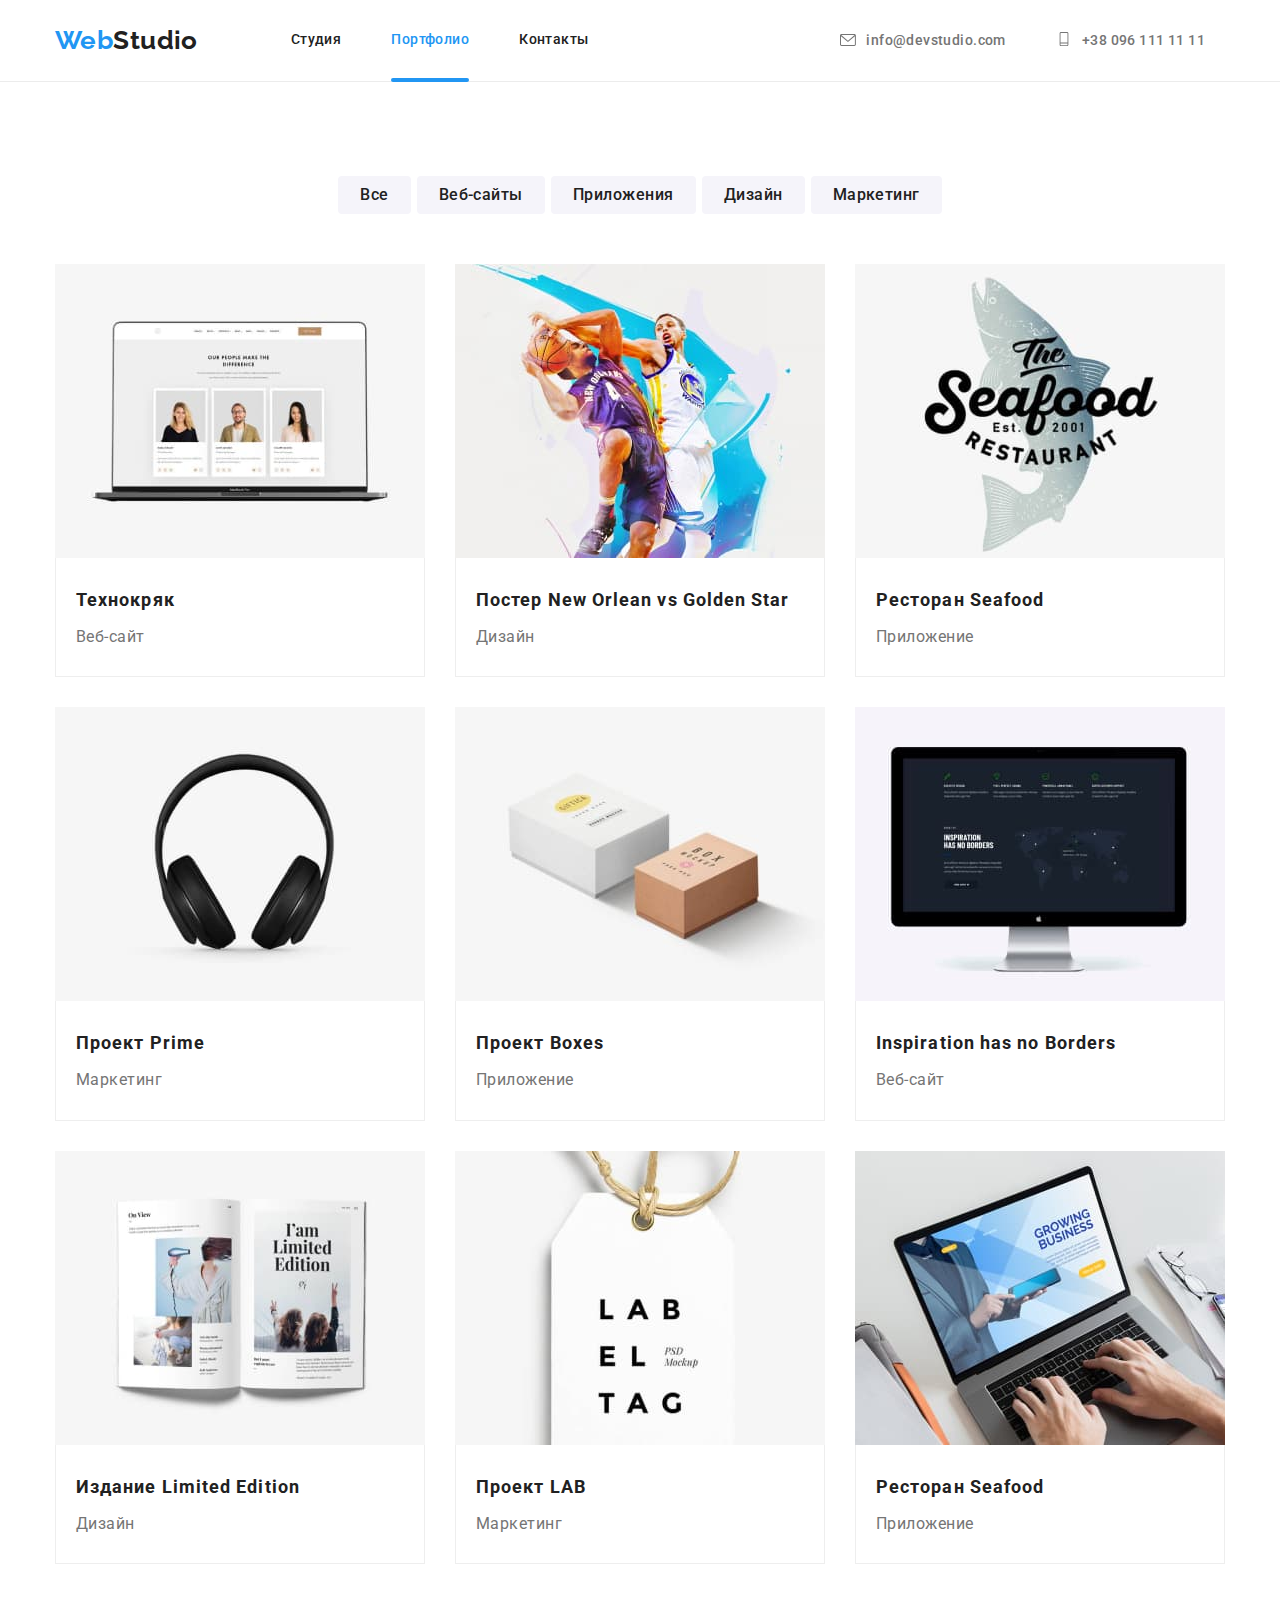
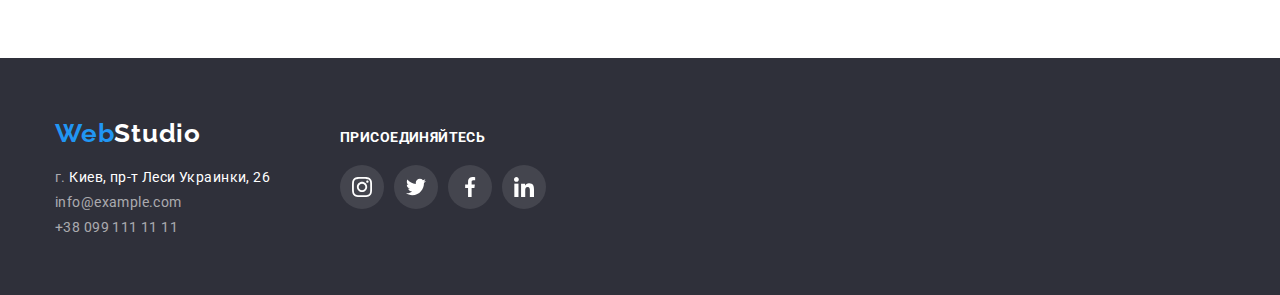
==== portfolio.html @ 48755efc "Add files via upload" ====
<!DOCTYPE html>
<html lang="ru">
<head>
    <meta charset="UTF-8">
    <meta http-equiv="X-UA-Compatible" content="IE=edge">
    <meta name="viewport" content="width=device-width, initial-scale=1.0">
    <title>portfolio</title>
        <!--нормализатор -->
    <link rel="stylesheet" href="https://cdnjs.cloudflare.com/ajax/libs/modern-normalize/1.0.0/modern-normalize.min.css" />

<!--fonts-->
    <link rel="preconnect" href="https://fonts.googleapis.com">
    <link rel="preconnect" href="https://fonts.gstatic.com" crossorigin>
    <link
        href="https://fonts.googleapis.com/css2?family=Raleway:wght@700&family=Roboto:ital,wght@0,100;0,400;0,500;0,700;0,900;1,100;1,300&display=swap"
        rel="stylesheet">
    <link rel="stylesheet" href="styles/styles.css">
    <!--link rel="stylesheet" href="styles/media.css"-->
</head>

<header>
    <div class="container header-nav">
    <nav class="links">
        <a class="logo" href="*">
            Web<span>Studio</span>
        </a>
        <ul>
            <li>
                <a  href="index.html">Студия</a>
            </li>
            <li>
                <a class="current" href="portfolio.html">Портфолио</a>
            </li>
            <li>
                <a href="">Контакты</a>
            </li>
        </ul>
    </nav>
        <ul class="contacts">
            <li>
                <a href="mailto:info@devstudio.com" class="mail">
                    <svg class="contacts-svg e-mail">
                        <use class="e-mail" href="images/icons.svg#e-mail" width="16px" height="12px"></use>
                    </svg>
                     info@devstudio.com</a>
            </li>
            <li>
                <a class="tel" href="tel:+380961111111">
                <svg class="contacts-svg phone">
                    <use class="phone" href="images/icons.svg#phone" width="16px" height="14px"> </use>
                </svg>
                +38 096 111 11 11</a>
            </li>
        </ul>
    </div>
</header>
<main class="section">
    <section class="btn-filter" >
        <div class="container">
            <h1 class="disappering_title">наши услуги</h1>
            <ul class="buttons">
                <li><button type="button" class="btn">Все</button></li>
                <li><button type="button" class="btn">Веб-сайты</button></li>
                <li><button type="button" class="btn">Приложения</button></li>
                <li><button type="button" class="btn">Дизайн</button></li>
                <li><button type="button" class="btn">Маркетинг</button></li>
            </ul>
        </div>
    </section>
    <section class="cards">
    <div class="container">
        <ul class="card-set">
        <li class="item">
            <a class="card">
                <div class="card-thmb"> 
                    <div class="card-action">
                        <p class="submenu">
                            Ресурс предлагает комплексные предложения 
                            с разным уровнем функционала и сервисов. 
                            Все это позволит посетителю 
                            получить исчерпывающие сведения
                            о компании или частном лице.
                        </p>
                        </div>
                    <img src="images/img3.1.jpg" alt="img3.1">
                </div>
                <div class="card-content">
                    <h2 class="card-head">Технокряк</h2>
                    <p class="card-text">Веб-сайт</p>
                </div>
            </a>
        </li>

        <li class="item">
            <a class="card">
                <div class="card-thmb"> 
                    <div class="card-action">
                        <p class="submenu">
                            Ресурс предлагает комплексные предложения 
                            с разным уровнем функционала и сервисов. 
                            Все это позволит посетителю 
                            получить исчерпывающие сведения
                            о компании или частном лице.
                        </p>
                    </div>
                    <img src="images/img3.2.jpg" alt="img3.2">
                </div>
                <div class="card-content">
                    <h2 class="card-head">Постер New Orlean vs Golden Star</h2>
                    <p class="card-text">Дизайн</p>
                </div>
            </a>
        </li>

        <li class="item">
            <a class="card">
                <div class="card-thmb"> 
                    <div class="card-action">
                        <p class="submenu">
                            Ресурс предлагает комплексные предложения 
                            с разным уровнем функционала и сервисов. 
                            Все это позволит посетителю 
                            получить исчерпывающие сведения
                            о компании или частном лице.
                        </p>
                    </div>
                    <img src="images/img3.3.jpg" alt="img3.3">
                </div>
                <div class="card-content">
                    <h2 class="card-head">Ресторан Seafood</h2>
                    <p class="card-text">Приложение</p>
                </div>
            </a>
        </li>

        <li class="item">
            <a class="card">
                <div class="card-thmb"> 
                    <div class="card-action">
                        <p class="submenu">
                            Ресурс предлагает комплексные предложения 
                            с разным уровнем функционала и сервисов. 
                            Все это позволит посетителю 
                            получить исчерпывающие сведения
                            о компании или частном лице.
                        </p>
                    </div>
                    <img src="images/img3.4.jpg" alt="img3.4">
                </div>
                <div class="card-content">
                    <h2 class="card-head">Проект Prime</h2>
                    <p class="card-text">Маркетинг</p>
                </div>
            </a>
        </li>

        <li class="item">
            <a class="card">
                <div class="card-thmb"> 
                    <div class="card-action">
                        <p class="submenu">
                            Ресурс предлагает комплексные предложения 
                            с разным уровнем функционала и сервисов. 
                            Все это позволит посетителю 
                            получить исчерпывающие сведения
                            о компании или частном лице.
                        </p>
                    </div>
                    <img src="images/img3.5.jpg" alt="img3.5">
                </div>
                <div class="card-content">
                    <h2 class="card-head">Проект Boxes</h2>
                    <p class="card-text">Приложение</p>
                </div>
            </a>
        </li>

        <li class="item">
            <a class="card">
                <div class="card-thmb"> 
                    <div class="card-action">
                        <p class="submenu">
                            Ресурс предлагает комплексные предложения 
                            с разным уровнем функционала и сервисов. 
                            Все это позволит посетителю 
                            получить исчерпывающие сведения
                            о компании или частном лице.
                        </p>
                    </div>
                    <img src="images/img3.6.jpg" alt="img3.6">
                </div>
                <div class="card-content">
                    <h2 class="card-head">Inspiration has no Borders</h2>
                    <p class="card-text">Веб-сайт</p>
                </div>
            </a>
        </li>

        <li class="item">
            <a class="card">
                <div class="card-thmb"> 
                    <div class="card-action">
                        <p class="submenu">
                            Ресурс предлагает комплексные предложения 
                            с разным уровнем функционала и сервисов. 
                            Все это позволит посетителю 
                            получить исчерпывающие сведения
                            о компании или частном лице.
                        </p>
                    </div>
                    <img src="images/img3.7.jpg" alt="img3.7">
                </div>
                <div class="card-content">
                    <h2 class="card-head">Издание Limited Edition</h2>
                    <p class="card-text">Дизайн</p>
                </div>
            </a>
        </li>

        <li class="item">
            <a class="card">
                <div class="card-thmb"> 
                    <div class="card-action">
                        <p class="submenu">
                            Ресурс предлагает комплексные предложения 
                            с разным уровнем функционала и сервисов. 
                            Все это позволит посетителю 
                            получить исчерпывающие сведения
                            о компании или частном лице.
                        </p>
                    </div>
                    <img src="images/img3.8.jpg" alt="img3.8">
                </div>
                <div class="card-content">
                    <h2 class="card-head">Проект LAB</h2>
                    <p class="card-text">Маркетинг</p>
                </div>
            </a>
        </li>

        <li class="item">
            <a class="card">
                <div class="card-thmb"> 
                    <div class="card-action">
                        <p class="submenu">
                            Ресурс предлагает комплексные предложения 
                            с разным уровнем функционала и сервисов. 
                            Все это позволит посетителю 
                            получить исчерпывающие сведения
                            о компании или частном лице.
                        </p>
                    </div>
                    <img src="images/img3.9.jpg" alt="img3.9">
                    </div>
                    <div class="card-content">
                        <h2 class="card-head">Ресторан Seafood</h2>
                        <p class="card-text">Приложение</p>
                    </div>
                </a>
            </li>
        </ul>
    </div>
</section>
</main>
<footer>

    <div class="container">
        <div>
        <a class="bottom_logo" href="">Web<span>Studio</span></a>
            <address>
                <ul>
                    <li><a href="google_maps">г. <span>Киев, пр-т Леси Украинки, 26</span></a></li>
                    <li><a href="mailto:info@example.com">info@example.com</a></li>
                    <li><a href="+380991111111">+38 099 111 11 11</a></li>
                </ul>
            </address>
        </div>
        <div class="social-networks-footer">
            <p>Присоединяйтесь</p>
            <ul>
                <li class="social-networks-item">
                    <a  href="https://instagram.com">
                        <svg class="social-networks__icon">
                            <use href="images/icons.svg#instagram" width="20px" height="20px" ></use>
                        </svg>
                    </a>
                </li>
                <li class="social-networks-item">
                    <a href="https://twitter.com">
                         <svg class="social-networks__icon">
                            <use href="images/icons.svg#twitter" width="20px" height="20px"></use>
                         </svg>
                     </a>
                 </li>
                 <li class="social-networks-item">
                    <a href="https://facebook.com">   
                        <svg class="social-networks__icon">
                            <use href="images/icons.svg#facebook" width="20px" height="20px"></use>
                        </svg>
                    </a>
                </li>
                <li class="social-networks-item">
                     <a href="https://linkedin.com">
                        <svg class="social-networks__icon">
                            <use href="images/icons.svg#linkedin" width="20px" height="20px"></use>
                        </svg>
                    </a>
                </li>
            </ul>
        </div>
    </div>
</footer>
</body>
</html>
---- styles/styles.css ----
/*css map
general rules
1 header
1.2 links
1.3 contacts
2. footer
2.1 footer addres 
2.2 footer social networks
3.index
3.1 block 1
3.2 our benefits
3.3 works
3.4 regular customer
4 portfolio
4.1 portfolio top buttoms
4.2 portfolio cards
4.3 images position*
4.4 card set
5. social-networks
...in progress...

*/

/*general rules*/
:root {
    --blue: #2196F3;
    --portfolio-bg-blue: rgba(33, 150, 243, 0.9);
    --white: #ffffff;
    --black-text: #212121;
    --gray-text: #757575;
    --bg-color: #2F303A; 
    --bg-color2: #F5F4FA;
    --footer-addres-color: rgba(255, 255, 255, 0.6);
    --card-set-gap: 30px;
    --hover-time: 250ms cubic-bezier(0.4, 0, 0.2, 1);
}

body {
    padding: 0;
    margin: 0;
    font-size: 14px;
    letter-spacing: 0.03em;
    font-family: 'Roboto', sans-serif;
    color: var(--black-text);
    background-color: var(--white);
}
span {
    display: inline-block;
}
h1, h2, h3, h4, h5, h6, p {
    margin: 0;
    padding: 0;
}
a {
    text-decoration: none;
}
a:hover,a:focus{
    color: var(--blue);
    fill: var(--blue);
    transition: var(--hover-time);
}
ul {
    padding-left: 0;
    margin-bottom: 0;
    list-style: none;
    margin-top: 0;
}

.section{
    padding-top: 94px;
    padding-bottom: 94px;
}
/* 1 header*/
header {
    border-bottom: 1px solid #ECECEC;
}
.links .logo {
    text-decoration: none;
    font-family: 'Raleway';
    font-weight: 700;
    font-size: 26px;
    line-height: 1.2;
    color: var(--blue);
    padding: 25px 0;
}
.links .logo span {
    margin: 0;
    color: var(--black-text);
}
.header-nav {
    display: flex;
}

/* 1.2 header links*/
.links{
    display: flex;
}
header .container .links ul {
    width: 40%;
    display: flex;
}
.links ul li .current {
    color: var(--blue);
    display: flex;  
}
.links ul li:first-child{
    margin-left: 93px;
}
.links ul li:last-child {
    margin-right: 0;
}
.links ul li {
    margin-right: 50px;
    display: flex;
}
.links li a {
    font-family: 'Roboto';
    font-weight: 500;
    line-height: 1.14;
    letter-spacing: 0.02;
    color: var(--black-text);
    padding: 32px 0px;
}

.current::after{
    content:'';
    position: absolute;
    bottom: -1px;
    width: 100%;
    height: 4px;
    border-radius: 2px;
    background-color: var(--blue);
}
.links ul li{position: relative;
}
.links li a span {
    margin: 0;
    color: var(--blue);;
}
.links ul li a:hover,.links ul li a:focus, .phone:hover  {
    color: var(--blue);
    fill: var(--blue);
    transition: var(--hover-time);
}
/* 1.3 header contacts*/
.contacts {
    font-family: 'Roboto';
    font-weight: 500;
    list-style: none;
    margin-top: 0;
    padding-left: 0;
    display: flex;
    margin-left: auto;
}
.links .contacts li {
    padding: 32px 0px;
} 
.tel {
    color: var(--gray-text);
    padding-top: 32px;
    padding-bottom: 32px;
    display: flex;
    padding-right: 20px;
}
.phone {
    width: 16px;
    height: 14px;
    margin-right: 10px;
    display: flex;
    align-items: center;
    fill: currentColor;
}
.mail {
    margin-right: 50px;
    color: var(--gray-text);
    padding-top: 32px;
    padding-bottom: 32px;
    display: flex;
    align-items: center;
}
.e-mail {
    width: 16px;
    height: 12px;
    margin-right: 10px;
    display: flex;
    align-items: center;
    fill: currentColor;
}

/* 2 footer*/
footer {
    background: var(--bg-color);
    padding-top: 60px;
    padding-bottom: 60px;
}
footer .container{
    display: flex;
    align-items: baseline;
}
.bottom_logo{
    display: flex;
    color: var(--blue);
    font-family: 'Raleway';
    font-weight: 700;
    font-size: 26px;
    line-height: 1.2;
    letter-spacing: 0.03em;
    max-width: 1170px;
    margin: 0 auto;
}
.bottom_logo span{
    margin: 0;
    color: var(--white);
}
address{
    margin-top: 20px;
}
footer address ul li a{
    color: var(--footer-addres-color);
    margin-top: 9px;    
}

footer address ul li a span {
    color: var(--white);
}
footer address ul{
    margin-top: 20px;
}
footer address ul li {
    margin-top: 9px;
}
footer ul li:first-child{
    margin-top: 0;}
/* 2.1 footer addres */
address{ 
    font-style: normal;
}
/* 2.3 footer social networks */
footer .social-networks-footer{
    margin-left: 70px;
}
footer .social-networks-footer p{
    font-family: 'Roboto';
    font-weight: 700;
    line-height: 16px;
    text-transform: uppercase;
    color: var(--white);
    margin-bottom: 20px;
}
footer .social-networks-footer ul{
    display: flex;
}
.social-networks-footer a .social-networks__icon {
    fill: var(--white);
    padding: auto;
    justify-content: center;
    width: 20px;
    height: 20px;
}
.social-networks-item{
    width: 44px;
    height: 44px;
    /* padding: 12px; */
    border-radius: 50%;
    /* margin-right: 10px; */
    cursor: pointer;
    background-size: 44px;
    background-color: rgba(255, 255, 255, 0.1);
    display: flex;
    justify-content: center;
    align-items: center;
    margin-right: 10px;
}
.social-networks-item:last-child{
    margin: 0;
}

.social-networks-footer a .social-networks__icon:hover, .social-networks-footer a .social-networks__icon:focus{
    fill: var(--white);
    transition: var(--hover-time);
}
.social-networks-item:hover, .social-networks-item:focus{
    background-color: #2196F3;
    transition: var(--hover-time);

}
.join-us{
margin-left: 93px;
}
.input-block{
    display: flex;
}
.join-us-title{
    font-weight: 700;
    font-size: 14px;
    line-height: 16px;
    letter-spacing: 0.03em;
    text-transform: uppercase;
    color: var(--white);
    margin-bottom: 20px;
}
.input-mail-footer{
    min-width: 358px;
    min-height: 50px;
    border: 1px solid rgba(255, 255, 255, 0.3);
    filter: drop-shadow(0px 4px 4px rgba(0, 0, 0, 0.15));
    border-radius: 4px;
    outline: transparent;
    background-color: var(--bg-color);

    font-weight: 400;
    font-size: 16px;
    letter-spacing: 0.03em;
    color: rgba(255, 255, 255, 0.6);
    
}
.buttom-send{
    width: 200px;
    height: 50px;
    background: var(--blue);
    box-shadow: 0px 4px 4px rgba(0, 0, 0, 0.15);
    border-radius: 4px;
    color: var(--white);
    display: flex;
    align-items: center;
    letter-spacing: 0.06em;
    justify-content: center;
    margin-left: 12px;
    border: none;
}
.send-svg{
    width: 24px;
    height: 24px;
    fill: var(--white);
    margin-left: 10px;
}





/* 3 index/*

/* 3.1 index Block 1*/
.logo-img {
    width: 100%;
    font-family: 'Raleway';
    font-weight: 700;
    font-size: 26px;
    line-height: 1.19;
    letter-spacing: 0.03em;
    color: var(--blue);
}
.banner {
    padding: 200px 0;
    background: var(--bg-color);
    text-align: center;
    background-repeat: no-repeat;
    margin: 0 auto;
    background-image: linear-gradient(
        to right,
        rgba(47, 48, 58, 0.4),
        rgba(47, 48, 58, 0.4)),
    url(../images/bg1.jpg);
    background-position: center;
    max-width: 1600px;
}

.banner h1 {
    max-width: 695px;
    margin: 0 auto;
    font-weight: 900;
    font-size: 44px;
    line-height: 1.36;
    text-align: center;
    letter-spacing: 0.06em;
    text-transform: uppercase;
    color:var(--white);
}
.banner .btn {
    margin-top: 30px;
    color: var(--white);
    background: var(--blue);
    box-shadow: 0px 4px 4px rgba(0, 0, 0, 0.15);
    border-radius: 4px;
    letter-spacing: 0.06em;
    padding: 10px 32px;
    border: none;
    font-family: 'Roboto';
    font-style: normal;
    font-weight: 700;
    font-size: 16px;
    line-height: 30px;
    align-items: center;
    text-align: center;
}
/* 3.2 index our benefits*/
.disappering_title{
    display: none;
}
.benefits-img {
    background: #F5F4FA;
    border-radius: 4px;
    display: flex;
    min-width:270px;
    min-height:120px ;
    margin-bottom: 30px;
    justify-content: center;
    align-items: center;
}
.benefits ul {
    font-family: 'Roboto';
    margin: 0 auto;
    display: flex;
}
.benefits ul li {
    margin-right: 30px;
}
.benefits ul li svg {
    width: 70px;
    height: 70px;
}
.benefits ul li:last-child {
    margin-right: 0;
}
.benefits h3 {
    margin-top: 0;
    margin-bottom: 10px;
    font-family: 'Roboto';
    font-weight: 700;
    font-size: 14px;
    line-height: 1.14;
    letter-spacing: 0.03em;
    text-transform: uppercase;
    color: var(--black-text);
}
.benefits p {
    font-size: 14px;
    line-height: 1.71;
    letter-spacing: 0.03em;
    color: var(--gray-text);
    margin-bottom: 0;
 }
 .benefits ul li .benefits-img .svg-benedfit {
    background-size: 270px ;
    background-color: var(--gray-text);
}

/* 3.3 index works*/

.works{
    padding-top: 0;
}
.works h2 {
    font-family: 'Roboto';
    font-weight: 700;
    font-size: 36px;
    line-height: 1.17;
    text-align: center;
    letter-spacing: 0.03em;
    color: var(--black-text);
    margin-bottom: 50px;
    margin-top: 0px;
}
.works ul {
    display: flex;

}
.works ul li {
    margin-right: 30px;
}
.works ul li:last-child {
    margin-right: 0;
}
.team {
    background: var(--bg-color2);
}
.team h2 {
    font-family: 'Roboto';
    font-weight: 700;
    font-size: 36px;
    line-height: 1.17;
    text-align: center;
    letter-spacing: 0.03em;
    color: var(--black-text);
    margin-bottom: 50px;
    margin-top: 0px;
}
.team ul {
    display: flex;
}
.team img {
    width: 100%;
}
.team li:last-child {
    margin: 0;
}
.team li {
    margin-right: 30px;
    background: var(--white);
    box-shadow: 0px 1px 3px rgba(0, 0, 0, 0.12), 0px 1px 1px rgba(0, 0, 0, 0.14), 0px 2px 1px rgba(0, 0, 0, 0.2);
    border-radius: 0px 0px 4px 4px;
    text-align: center;
}
.team h3 {
    font-family: 'Roboto';
    font-weight: 500;
    font-size: 16px;
    line-height: 1.2;
    text-align: center;
    letter-spacing: 0.03em;
    color: var(--black-text);
    margin-bottom: 10px;
}
.team  p {
    font-family: 'Roboto';
    font-style: normal;
    font-weight: 400; 
    line-height: 1.2;
    letter-spacing: 0.03em;
    color: var(--gray-text);
    margin-bottom: 16px;   
}
.social-networks {
    display: flex;
}
.social-networks__icon {
    width: 44px;
    height: 44px;
}
.team-card{
    padding: 30px 32px 30px 32px;
}



.all-img{
position: relative;
display: flex;
align-items: center;
justify-content: center;
}


.img-description{
    position: absolute;
    width: 100%;
    min-height: 70px;
    background: rgba(47, 48, 58, 0.8);
    font-weight: 700;
    text-transform: uppercase;
    color: var(--white);
    bottom: 0;
    display: flex;
    justify-content: center;
    align-items: center;
}





/* 3.4 index regular customer */
.regular-customers  h2{
    text-align: center;
    font-style: normal;
    font-weight: 700;
    font-size: 36px;
    line-height: 42px;
    text-align: center;
    letter-spacing: 0.03em;  
    margin-bottom: 50px;
}
.clients-logo{
    display: flex;
    justify-content: space-between;
}
.clients-logo__item:hover, .clients-logo__item:focus {
    border: 1px solid #2196f3;
    transition: var(--hover-time);
} 
.clients-logo__item:hover svg, .clients-logo__item:focus svg{
    fill: #2196f3;
    transition: var(--hover-time);
}
.logo-svg{
    width: 106px;
    height: 60px;
    fill:#afb1b8;
    transition: var(--hover-time);
}
.clients-logo__item {
    border: 1px solid #AFB1B8;
    border-radius: 4px;
    display: block;
    height: 100%;
    width: auto;
    display: flex;
    justify-content: center;   
    align-items: center;
}
.clients-logo__item:hover svg, .clients-logo__item:focus svg{
    fill: #2196f3;
    transition: var(--hover-time);
}
.logo-svg:hover .logo-svg:focus{
    fill: #2196F3; 
    cursor: pointer;
    transition: var(--hover-time);
}

.customer-item{
    width: 170px;
    height: 92px;
}
/* 4 portfolio*/

/* 4.1 portfolio top buttoms*/
.buttons{
    display: flex;
    justify-content: center;
    padding-bottom: 50px;
}
.buttons li{
    margin-right: 6px;
}
.buttons li:last-child {
margin: 0;
}
.buttons li button{
    padding: 6px 22px;
    font-family: 'Roboto';
    font-weight: 500;
    font-size: 16px;
    line-height: 1.6;
    text-align: center;
    letter-spacing: 0.03em;
    background: var(--bg-color2);
    border-radius: 4px;
    border: 0;
    color: var(--black-text);
}
.button-red{ 
    background: var(--blue);
    box-shadow: 0px 3px 1px rgba(0, 0, 0, 0.1), 0px 1px 2px rgba(0, 0, 0, 0.08), 0px 2px 2px rgba(0, 0, 0, 0.12);
    border-radius: 4px;
    color: var(--white);
}
.btn:hover,.btn:focus {
    background: var(--blue);
    box-shadow: 0px 3px 1px rgba(0, 0, 0, 0.1), 0px 1px 2px rgba(0, 0, 0, 0.08), 0px 2px 2px rgba(0, 0, 0, 0.12);
    border-radius: 4px;
    color: var(--white);
    cursor: pointer;
    transition: var(--hover-time);
}
/* 4.2 portfolio cards*/
.card-text{
    font-family: 'Roboto';
    font-size: 16px;
    line-height: 1.9;
    letter-spacing: 0.03em;
    color: var(--gray-text);
    margin-top: 4px;
}
.card-head{
    font-family: 'Roboto';
    font-weight: 700;
    font-size: 18px;
    line-height: 2;
    letter-spacing: 0.06em;
    color: var(--black-text);
    margin: 0;
}
/*4.3 images position*/
img {
    justify-content: space-between ;
    max-width: 100%;
    display: block;
}
.images li{
    border-bottom: 1px solid #EEEEEE;
}
.container{
    width: 1200px;
    padding: 0px 15px;
    margin: 0 auto;
}
/* 4.4 card set*/
.card-set {
    display: flex;
    flex-wrap: wrap;
    margin: auto;
    justify-content: space-between;
    margin-top: calc(-1 * var(--card-set-gap)) ;
    margin-left: calc(-1 * var(--card-set-gap)) ;
    margin-right: 0px;
}
.card-set > .item {
flex-basis: calc(100% / 3 - var(--card-set-gap));
margin-left: var(--card-set-gap);
margin-top: var(--card-set-gap);
}
.card-content{
    border-right: 1px solid #EEEEEE;
    border-bottom: 1px solid #EEEEEE;
    border-left: 1px solid #EEEEEE;
    padding: 24px 20px;
}
.card{
    position: relative;
    display: block;
    cursor: pointer;
}

.card-thmb{
    overflow: hidden;
    position: relative;
}

.card-action {
        position: absolute;
        display: block;
        bottom: 0;
        left: 0;
        width: 370px;
        height: 414px;
        padding: 63px 24px;
        font-family: 'Roboto';
        font-weight: 400;
        font-size: 18px;
        line-height: 28px;
        letter-spacing: 0.03em;
        color: var(--white);
        background-color : var(--portfolio-bg-blue);
        background-size: 100%;

        transform: translateY(415px);
        transition: transform 250ms cubic-bezier(0.4, 0, 0.2, 1);
    }

.card:hover .card-action {
    transform: translateY(110px);
}





.item:hover, .item:focus{
    box-shadow: 0px 1px 1px rgba(0, 0, 0, 0.12), 0px 4px 4px rgba(0, 0, 0, 0.06), 1px 4px 6px rgba(0, 0, 0, 0.16);
    transition: var(--hover-time);
}


/* 5 social-networks */

a .social-networks__icon {
    fill: #AFB1B8;
    padding: auto;
    justify-content: center;
    display: flex; 
    width: 20px;
    height: 20px;
}

.social-networks a{
    width: 44px;
    height: 44px;
    padding: 12px;
    border-radius: 50%;
    margin-right: 10px;
    cursor: pointer;
    background-size: 44px;
    background-color: var(--white);
}
.social-networks-item{

    background-color: rgba(255, 255, 255, 0.1);

}
.social-networks a:last-child{
    margin-right: 0px;
}
.social-networks a:hover .social-networks__icon , .social-networks a:focus .social-networks__icon 
{
    fill: var(--white);
    transition: var(--hover-time);
}
.social-networks a:hover, .social-networks a:focus{
    background-color: #2196F3;
    outline: none;
    transition: var(--hover-time);
}

/* js test */

.backdrop{
    position: fixed;
    top: 0;
    left: 0;
    width: 100%;
    height: 100%;
    background-color: rgba(0, 0, 0, 0.2);
    box-shadow: 0px 1px 3px rgba(0, 0, 0, 0.12), 0px 1px 1px rgba(0, 0, 0, 0.14), 0px 2px 1px rgba(0, 0, 0, 0.2);
    border-radius: 4px;
    opacity: 1;
    transition: var(--hover-time);
}
.backdrop.is-hidden{
    opacity: 0;
    pointer-events: none;
}

.modal{
    height: 581px;
    width: 528px;
    background-color: var(--white);
    position: absolute;
    top: 50%;
    left: 50%;
    transform: translate(-50%, -50%);
    padding: 8px 8px 40px 41px;

}

.close-btn{
    display: flex;
    margin-left: auto;
    border-radius: 50%;
    border: none;
    padding: 0;
    cursor: pointer;
    color: var(--white);
}

.close-modal__icon:hover{
fill: var(--blue);
}
.close-modal__icon{
    width: 30px;
    height: 30px;
    padding: auto;
    justify-content: center;
    display: flex; 
    padding: 5px;
    background-color: var(--white);
    overflow: hidden;
    border-radius: 50%;
    border: 1px solid rgba(0, 0, 0, 0.1);
}
.modal h2{
    font-weight: 700;
    font-size: 20px;
    line-height: 23px;
    letter-spacing: 0.03em;
}
.modal-menu{
    margin: 12px 31px 0px 0px;

}
label p{
    margin-bottom: 4px;
}
.input-area{
    width: 100%;
    height: 40px;
    border: 1px solid rgba(33, 33, 33, 0.2);
    border-radius: 4px;
    padding-left: 42px;
    outline: transparent;
    margin-bottom: 10px;
    margin-top: 4px;
}
.input-area:hover, .coments:hover{
    cursor: pointer;
    border-color: var(--blue);

}
.coments{
    width: 100%;
    height: 120px;
    border: 1px solid rgba(33, 33, 33, 0.2);
    border-radius: 4px;
    outline: transparent;
    margin-top: 4px;
}
.form-field{
    position: relative;
}
.modal_icon{
    position: absolute;
    width: 18px;
    height: 18px;
    left: 15px;
    top: 31px;
    /* height: 100%;
    transform: translateX(-50%); */
}
/* .modal_icon:focus-visible{
    fill: currentColor;
} */

.input-area:hover + .modal_icon{
    fill: #2196f3;
}
.checkbox{
    margin: 20px 11px 30px 36px;
    display: block;
}
.checkbox_origin{
    visibility: hidden;
    width: 17px;
    height: 17px;
    /* -webkit-appearance: none; */
    position: absolute;
    left: 34px;
    /* opacity: 0.1; */
    /* display: contents; */
}
.checkbox-bg{
    width: 16px;
    height: 15px;
    background-color: var(--white);
    display: block;
    position: absolute;
    left: 54px;
    border: 2px solid var(--black-text);
    border-radius: 2px;
    margin-right: 8px;
    cursor: pointer;
    bottom: 119px;
}
.checkbox-vector{
    width: 13px;
    height: 12px;
    left: 0px;
    position: absolute;

}
.checkbox:hover .checkbox-bg{
    background-color: var(--blue);
    border: 2px solid var(--blue);
}
.checkbox-bg:hover{color: #2196F3;
    background-color: #2196F3;}

.checkbox_origin:checked ~ .checkbox-bg{
    background-color: var(--blue);
    border: 2px solid var(--blue);}

.modal-btn-send{
    width: 200px;
    height: 50px;
    color: var(--white);
    background: #188CE8;
    box-shadow: 0px 4px 4px rgba(0, 0, 0, 0.15);
    border-radius: 4px;
    border: none;
    cursor: pointer;
    justify-content: center;

    font-weight: 700;
    font-size: 16px;


    display: flex;
    align-items: center;

    letter-spacing: 0.06em;
    margin: auto;
}
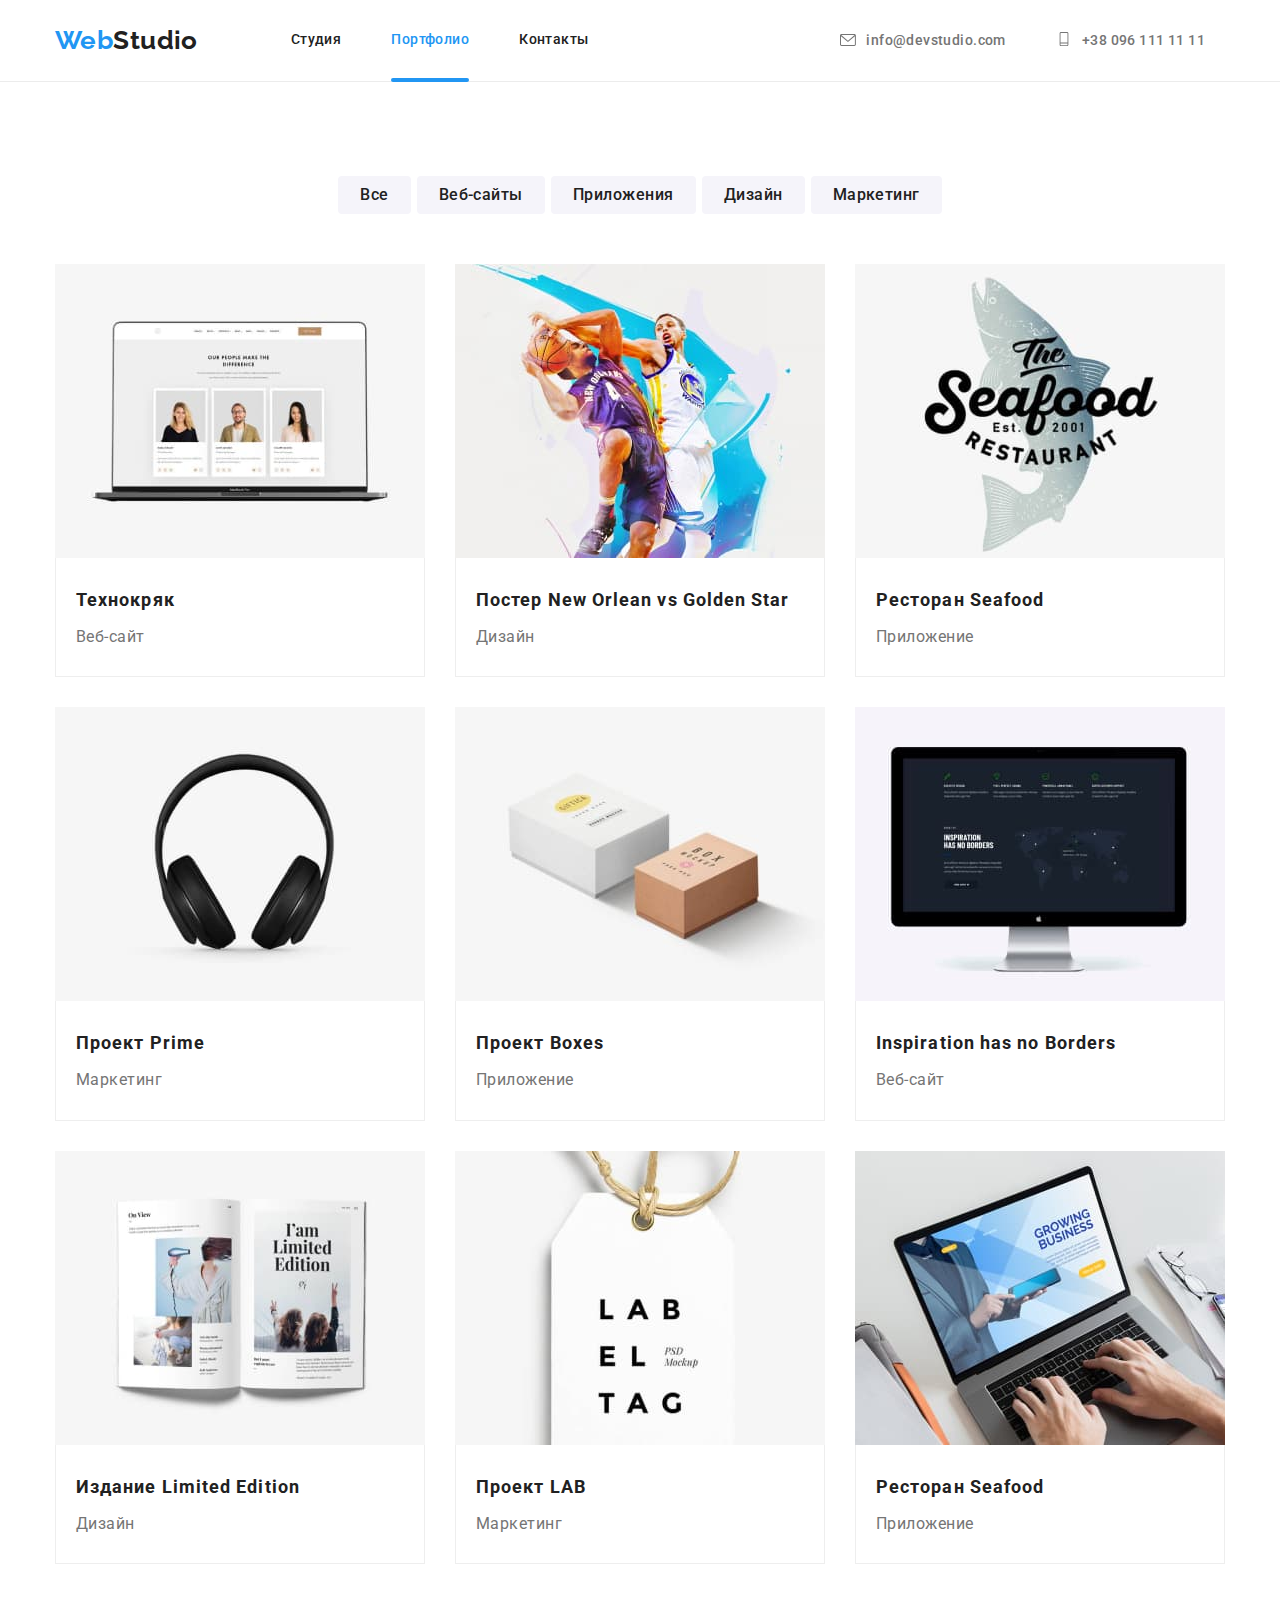
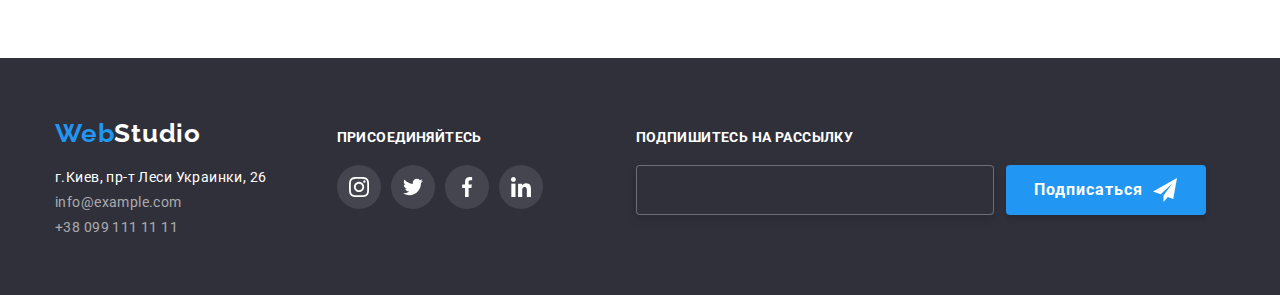
==== commit 09b974bc: "Add files via upload" ====
--- a/portfolio.html
+++ b/portfolio.html
@@ -269,7 +269,7 @@
         <a class="bottom_logo" href="">Web<span>Studio</span></a>
             <address>
                 <ul>
-                    <li><a href="google_maps">г. <span>Киев, пр-т Леси Украинки, 26</span></a></li>
+                    <li><span><a href="google_maps">г.Киев, пр-т Леси Украинки, 26</a></span></li>
                     <li><a href="mailto:info@example.com">info@example.com</a></li>
                     <li><a href="+380991111111">+38 099 111 11 11</a></li>
                 </ul>
@@ -308,6 +308,22 @@
                 </li>
             </ul>
         </div>
+        <div class="join-us">
+            <p class="join-us-title">Подпишитесь на рассылку</p>
+            <form name="signup_form" autocomplete="on" novalidate>
+                <div class="input-block">
+                    <label class="footer-input-mail">
+                        <input class="input-mail-footer" type="email" name="post" id="email" />
+                    </label>
+                    <button class="buttom-send" type="submit">
+                        Подписаться
+                        <svg class="send-svg">
+                            <use href="images/icons.svg#send" ></use>
+                        </svg>
+                    </button>
+                </div>
+            </form>
+        </div>
     </div>
 </footer>
 </body>
--- a/styles/styles.css
+++ b/styles/styles.css
@@ -24,6 +24,7 @@
 /*general rules*/
 :root {
     --blue: #2196F3;
+    --blue-hover:#188ce8; 
     --portfolio-bg-blue: rgba(33, 150, 243, 0.9);
     --white: #ffffff;
     --black-text: #212121;
@@ -220,7 +221,7 @@
     margin-top: 9px;    
 }
 
-footer address ul li a span {
+footer address ul li span a{
     color: var(--white);
 }
 footer address ul{
@@ -307,7 +308,7 @@
     border-radius: 4px;
     outline: transparent;
     background-color: var(--bg-color);
-
+    padding: 15px 16px;
     font-weight: 400;
     font-size: 16px;
     letter-spacing: 0.03em;
@@ -315,7 +316,7 @@
     
 }
 .buttom-send{
-    width: 200px;
+    min-width: 200px;
     height: 50px;
     background: var(--blue);
     box-shadow: 0px 4px 4px rgba(0, 0, 0, 0.15);
@@ -327,7 +328,17 @@
     justify-content: center;
     margin-left: 12px;
     border: none;
-}
+    transition: var(--hover-time);
+    font-weight: 700;
+    font-size: 16px;
+    line-height: 1.875;
+    cursor: pointer;
+    border: transparent;
+}
+.buttom-send:hover{
+    background-color: var(--blue-hover);
+}
+
 .send-svg{
     width: 24px;
     height: 24px;
@@ -393,6 +404,9 @@
     line-height: 30px;
     align-items: center;
     text-align: center;
+}
+.banner .btn:hover{
+    background-color: var(--blue-hover);
 }
 /* 3.2 index our benefits*/
 .disappering_title{
@@ -741,6 +755,7 @@
 
 .card:hover .card-action {
     transform: translateY(110px);
+    transition: var(--hover-time);
 }
 
 
@@ -820,7 +835,7 @@
     top: 50%;
     left: 50%;
     transform: translate(-50%, -50%);
-    padding: 8px 8px 40px 41px;
+    padding: 40px;
 
 }
 
@@ -835,7 +850,8 @@
 }
 
 .close-modal__icon:hover{
-fill: var(--blue);
+    fill: var(--blue);
+    transition: var(--hover-time);
 }
 .close-modal__icon{
     width: 30px;
@@ -848,17 +864,21 @@
     overflow: hidden;
     border-radius: 50%;
     border: 1px solid rgba(0, 0, 0, 0.1);
-}
-.modal h2{
+    position: absolute;
+    right: 8px;
+    top: 8px;
+}
+.modal p{
     font-weight: 700;
     font-size: 20px;
     line-height: 23px;
     letter-spacing: 0.03em;
-}
-.modal-menu{
+    margin-bottom: 12px;
+}
+/* .modal-menu{
     margin: 12px 31px 0px 0px;
 
-}
+} */
 label p{
     margin-bottom: 4px;
 }
@@ -872,10 +892,10 @@
     margin-bottom: 10px;
     margin-top: 4px;
 }
-.input-area:hover, .coments:hover{
+.input-area:hover, .coments:hover, .input-area:focus, .coments:focus{
     cursor: pointer;
     border-color: var(--blue);
-
+    transition: var(--hover-time);
 }
 .coments{
     width: 100%;
@@ -884,9 +904,12 @@
     border-radius: 4px;
     outline: transparent;
     margin-top: 4px;
+    resize: none;
+    padding: 12px 16px;
 }
 .form-field{
     position: relative;
+    color: var(--gray-text);
 }
 .modal_icon{
     position: absolute;
@@ -901,8 +924,9 @@
     fill: currentColor;
 } */
 
-.input-area:hover + .modal_icon{
+.input-area:hover + .modal_icon, .input-area:focus + .modal_icon{
     fill: #2196f3;
+    transition: var(--hover-time);
 }
 .checkbox{
     margin: 20px 11px 30px 36px;
@@ -929,7 +953,7 @@
     border-radius: 2px;
     margin-right: 8px;
     cursor: pointer;
-    bottom: 119px;
+    bottom: 116px;
 }
 .checkbox-vector{
     width: 13px;
@@ -938,16 +962,27 @@
     position: absolute;
 
 }
-.checkbox:hover .checkbox-bg{
+/* .checkbox:hover .checkbox-bg, .checkbox:focus .checkbox-bg{
     background-color: var(--blue);
     border: 2px solid var(--blue);
-}
-.checkbox-bg:hover{color: #2196F3;
-    background-color: #2196F3;}
+    transition: var(--hover-time);
+} */
+/* .checkbox-bg:hover{
+    color: #2196F3;
+    background-color: #2196F3;
+    transition: var(--hover-time);
+} */
 
 .checkbox_origin:checked ~ .checkbox-bg{
     background-color: var(--blue);
-    border: 2px solid var(--blue);}
+    border: 2px solid var(--blue);
+    transition: var(--hover-time);
+}
+
+.terms{
+    color: var(--blue);
+    cursor: pointer;
+}
 
 .modal-btn-send{
     width: 200px;
@@ -963,7 +998,6 @@
     font-weight: 700;
     font-size: 16px;
 
-
     display: flex;
     align-items: center;
 
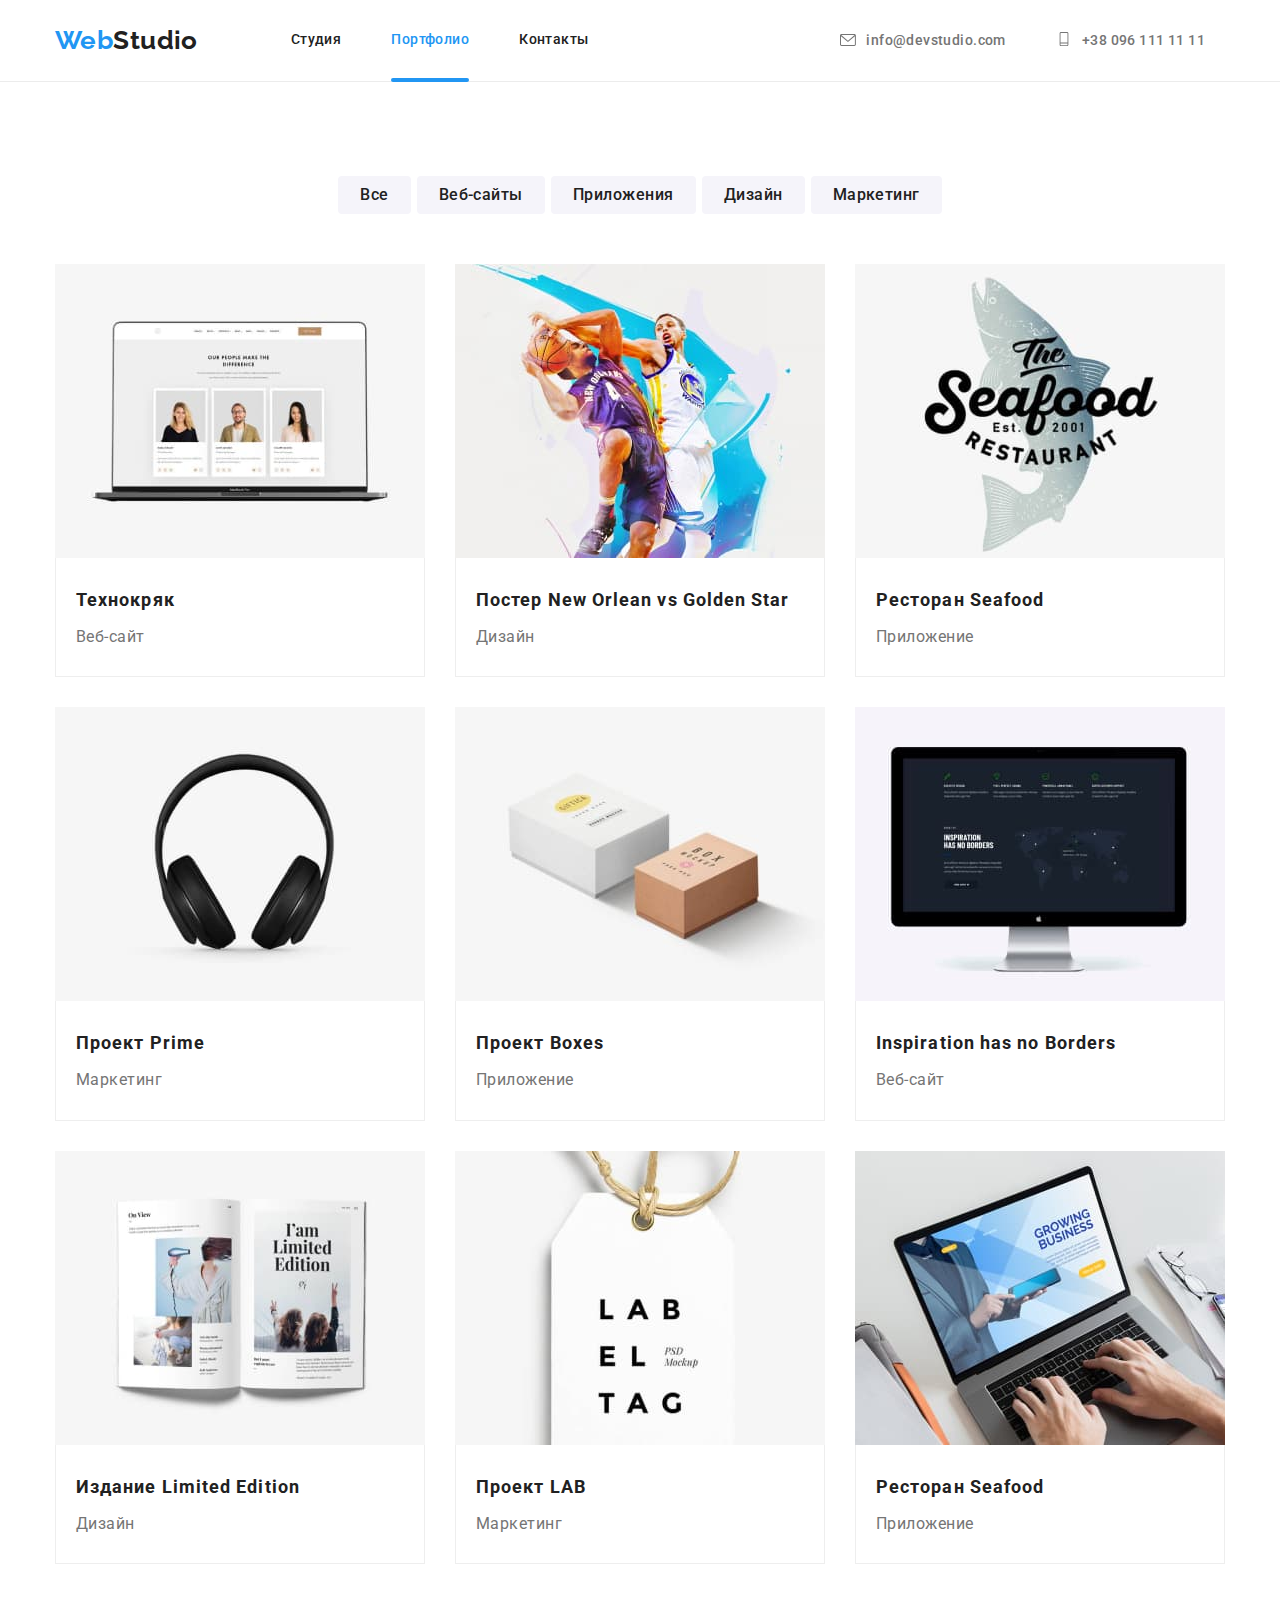
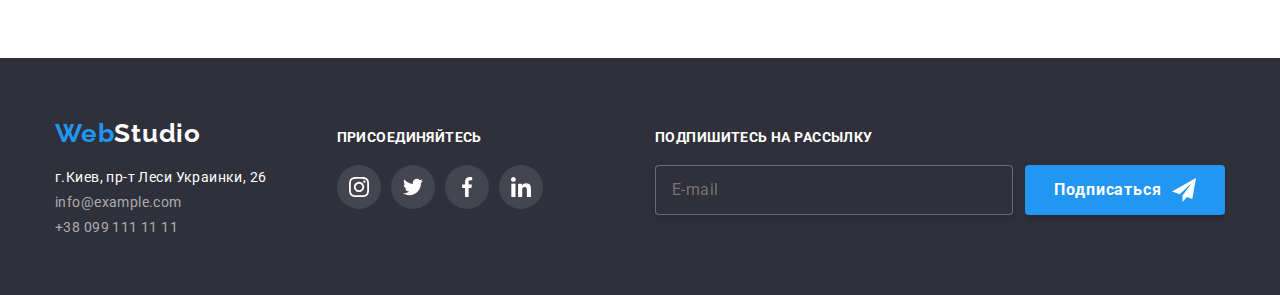
==== commit fb192880: "Add files via upload" ====
--- a/portfolio.html
+++ b/portfolio.html
@@ -262,69 +262,69 @@
     </div>
 </section>
 </main>
-<footer>
-
-    <div class="container">
-        <div>
-        <a class="bottom_logo" href="">Web<span>Studio</span></a>
-            <address>
+    <footer>
+    
+        <div class="container">
+            <div>
+                <a class="bottom_logo" href="">Web<span>Studio</span></a>
+                <address>
+                    <ul>
+                        <li><span><a href="google_maps">г.Киев, пр-т Леси Украинки, 26</a></span></li>
+                        <li><a href="mailto:info@example.com">info@example.com</a></li>
+                        <li><a href="+380991111111">+38 099 111 11 11</a></li>
+                    </ul>
+                </address>
+            </div>
+            <div class="social-networks-footer">
+                <p>Присоединяйтесь</p>
                 <ul>
-                    <li><span><a href="google_maps">г.Киев, пр-т Леси Украинки, 26</a></span></li>
-                    <li><a href="mailto:info@example.com">info@example.com</a></li>
-                    <li><a href="+380991111111">+38 099 111 11 11</a></li>
+                    <li class="social-networks-item">
+                        <a href="https://instagram.com">
+                            <svg class="social-networks__icon">
+                                <use href="images/icons.svg#instagram" width="20px" height="20px"></use>
+                            </svg>
+                        </a>
+                    </li>
+                    <li class="social-networks-item">
+                        <a href="https://twitter.com">
+                            <svg class="social-networks__icon">
+                                <use href="images/icons.svg#twitter" width="20px" height="20px"></use>
+                            </svg>
+                        </a>
+                    </li>
+                    <li class="social-networks-item">
+                        <a href="https://facebook.com">
+                            <svg class="social-networks__icon">
+                                <use href="images/icons.svg#facebook" width="20px" height="20px"></use>
+                            </svg>
+                        </a>
+                    </li>
+                    <li class="social-networks-item">
+                        <a href="https://linkedin.com">
+                            <svg class="social-networks__icon">
+                                <use href="images/icons.svg#linkedin" width="20px" height="20px"></use>
+                            </svg>
+                        </a>
+                    </li>
                 </ul>
-            </address>
+            </div>
+            <div class="join-us">
+                <p class="join-us-title">Подпишитесь на рассылку</p>
+                <form name="signup_form" autocomplete="on" novalidate>
+                    <div class="input-block">
+                        <label class="footer-input-mail">
+                            <input class="input-mail-footer" type="email" name="post" id="email" placeholder="E-mail" />
+                        </label>
+                        <button class="buttom-send" type="submit">
+                            Подписаться
+                            <svg class="send-svg">
+                                <use href="images/icons.svg#send"></use>
+                            </svg>
+                        </button>
+                    </div>
+                </form>
+            </div>
         </div>
-        <div class="social-networks-footer">
-            <p>Присоединяйтесь</p>
-            <ul>
-                <li class="social-networks-item">
-                    <a  href="https://instagram.com">
-                        <svg class="social-networks__icon">
-                            <use href="images/icons.svg#instagram" width="20px" height="20px" ></use>
-                        </svg>
-                    </a>
-                </li>
-                <li class="social-networks-item">
-                    <a href="https://twitter.com">
-                         <svg class="social-networks__icon">
-                            <use href="images/icons.svg#twitter" width="20px" height="20px"></use>
-                         </svg>
-                     </a>
-                 </li>
-                 <li class="social-networks-item">
-                    <a href="https://facebook.com">   
-                        <svg class="social-networks__icon">
-                            <use href="images/icons.svg#facebook" width="20px" height="20px"></use>
-                        </svg>
-                    </a>
-                </li>
-                <li class="social-networks-item">
-                     <a href="https://linkedin.com">
-                        <svg class="social-networks__icon">
-                            <use href="images/icons.svg#linkedin" width="20px" height="20px"></use>
-                        </svg>
-                    </a>
-                </li>
-            </ul>
-        </div>
-        <div class="join-us">
-            <p class="join-us-title">Подпишитесь на рассылку</p>
-            <form name="signup_form" autocomplete="on" novalidate>
-                <div class="input-block">
-                    <label class="footer-input-mail">
-                        <input class="input-mail-footer" type="email" name="post" id="email" />
-                    </label>
-                    <button class="buttom-send" type="submit">
-                        Подписаться
-                        <svg class="send-svg">
-                            <use href="images/icons.svg#send" ></use>
-                        </svg>
-                    </button>
-                </div>
-            </form>
-        </div>
-    </div>
-</footer>
+    </footer>
 </body>
 </html>--- a/styles/styles.css
+++ b/styles/styles.css
@@ -261,9 +261,7 @@
 .social-networks-item{
     width: 44px;
     height: 44px;
-    /* padding: 12px; */
     border-radius: 50%;
-    /* margin-right: 10px; */
     cursor: pointer;
     background-size: 44px;
     background-color: rgba(255, 255, 255, 0.1);
@@ -283,10 +281,9 @@
 .social-networks-item:hover, .social-networks-item:focus{
     background-color: #2196F3;
     transition: var(--hover-time);
-
 }
 .join-us{
-margin-left: 93px;
+margin-left: auto;
 }
 .input-block{
     display: flex;
@@ -313,7 +310,6 @@
     font-size: 16px;
     letter-spacing: 0.03em;
     color: rgba(255, 255, 255, 0.6);
-    
 }
 .buttom-send{
     min-width: 200px;
@@ -338,17 +334,12 @@
 .buttom-send:hover{
     background-color: var(--blue-hover);
 }
-
 .send-svg{
     width: 24px;
     height: 24px;
     fill: var(--white);
     margin-left: 10px;
 }
-
-
-
-
 
 /* 3 index/*
 
@@ -546,8 +537,6 @@
     padding: 30px 32px 30px 32px;
 }
 
-
-
 .all-img{
 position: relative;
 display: flex;
@@ -555,7 +544,6 @@
 justify-content: center;
 }
 
-
 .img-description{
     position: absolute;
     width: 100%;
@@ -569,10 +557,6 @@
     justify-content: center;
     align-items: center;
 }
-
-
-
-
 
 /* 3.4 index regular customer */
 .regular-customers  h2{
@@ -733,35 +717,28 @@
 }
 
 .card-action {
-        position: absolute;
-        display: block;
-        bottom: 0;
-        left: 0;
-        width: 370px;
-        height: 414px;
-        padding: 63px 24px;
-        font-family: 'Roboto';
-        font-weight: 400;
-        font-size: 18px;
-        line-height: 28px;
-        letter-spacing: 0.03em;
-        color: var(--white);
-        background-color : var(--portfolio-bg-blue);
-        background-size: 100%;
-
-        transform: translateY(415px);
-        transition: transform 250ms cubic-bezier(0.4, 0, 0.2, 1);
+    position: absolute;
+    display: block;
+    bottom: 0;
+    left: 0;
+    width: 370px;
+    height: 414px;
+    padding: 63px 24px;
+    font-family: 'Roboto';
+    font-weight: 400;
+    font-size: 18px;
+    line-height: 28px;
+    letter-spacing: 0.03em;
+    color: var(--white);
+    background-color : var(--portfolio-bg-blue);
+    background-size: 100%;
+    transform: translateY(415px);
+    transition: transform 250ms cubic-bezier(0.4, 0, 0.2, 1);
     }
-
 .card:hover .card-action {
     transform: translateY(110px);
     transition: var(--hover-time);
 }
-
-
-
-
-
 .item:hover, .item:focus{
     box-shadow: 0px 1px 1px rgba(0, 0, 0, 0.12), 0px 4px 4px rgba(0, 0, 0, 0.06), 1px 4px 6px rgba(0, 0, 0, 0.16);
     transition: var(--hover-time);
@@ -778,7 +755,6 @@
     width: 20px;
     height: 20px;
 }
-
 .social-networks a{
     width: 44px;
     height: 44px;
@@ -790,9 +766,7 @@
     background-color: var(--white);
 }
 .social-networks-item{
-
     background-color: rgba(255, 255, 255, 0.1);
-
 }
 .social-networks a:last-child{
     margin-right: 0px;
@@ -808,7 +782,7 @@
     transition: var(--hover-time);
 }
 
-/* js test */
+/* js */
 
 .backdrop{
     position: fixed;
@@ -826,7 +800,6 @@
     opacity: 0;
     pointer-events: none;
 }
-
 .modal{
     height: 581px;
     width: 528px;
@@ -838,7 +811,6 @@
     padding: 40px;
 
 }
-
 .close-btn{
     display: flex;
     margin-left: auto;
@@ -848,7 +820,6 @@
     cursor: pointer;
     color: var(--white);
 }
-
 .close-modal__icon:hover{
     fill: var(--blue);
     transition: var(--hover-time);
@@ -875,10 +846,6 @@
     letter-spacing: 0.03em;
     margin-bottom: 12px;
 }
-/* .modal-menu{
-    margin: 12px 31px 0px 0px;
-
-} */
 label p{
     margin-bottom: 4px;
 }
@@ -910,6 +877,9 @@
 .form-field{
     position: relative;
     color: var(--gray-text);
+    font-size: 12px;
+    line-height: 14px;
+    letter-spacing: 0.01em;
 }
 .modal_icon{
     position: absolute;
@@ -917,30 +887,21 @@
     height: 18px;
     left: 15px;
     top: 31px;
-    /* height: 100%;
-    transform: translateX(-50%); */
-}
-/* .modal_icon:focus-visible{
-    fill: currentColor;
-} */
-
+}
 .input-area:hover + .modal_icon, .input-area:focus + .modal_icon{
     fill: #2196f3;
     transition: var(--hover-time);
 }
 .checkbox{
-    margin: 20px 11px 30px 36px;
+    margin: 20px 0px 30px 36px;
     display: block;
 }
 .checkbox_origin{
     visibility: hidden;
     width: 17px;
     height: 17px;
-    /* -webkit-appearance: none; */
     position: absolute;
     left: 34px;
-    /* opacity: 0.1; */
-    /* display: contents; */
 }
 .checkbox-bg{
     width: 16px;
@@ -960,30 +921,18 @@
     height: 12px;
     left: 0px;
     position: absolute;
-
-}
-/* .checkbox:hover .checkbox-bg, .checkbox:focus .checkbox-bg{
-    background-color: var(--blue);
-    border: 2px solid var(--blue);
-    transition: var(--hover-time);
-} */
-/* .checkbox-bg:hover{
-    color: #2196F3;
-    background-color: #2196F3;
-    transition: var(--hover-time);
-} */
-
+}
 .checkbox_origin:checked ~ .checkbox-bg{
     background-color: var(--blue);
     border: 2px solid var(--blue);
     transition: var(--hover-time);
 }
-
-.terms{
+.agreements{
     color: var(--blue);
     cursor: pointer;
-}
-
+    margin-left: 4px;
+    text-decoration: underline;
+}
 .modal-btn-send{
     width: 200px;
     height: 50px;
@@ -994,13 +943,10 @@
     border: none;
     cursor: pointer;
     justify-content: center;
-
     font-weight: 700;
     font-size: 16px;
-
     display: flex;
     align-items: center;
-
     letter-spacing: 0.06em;
     margin: auto;
 }